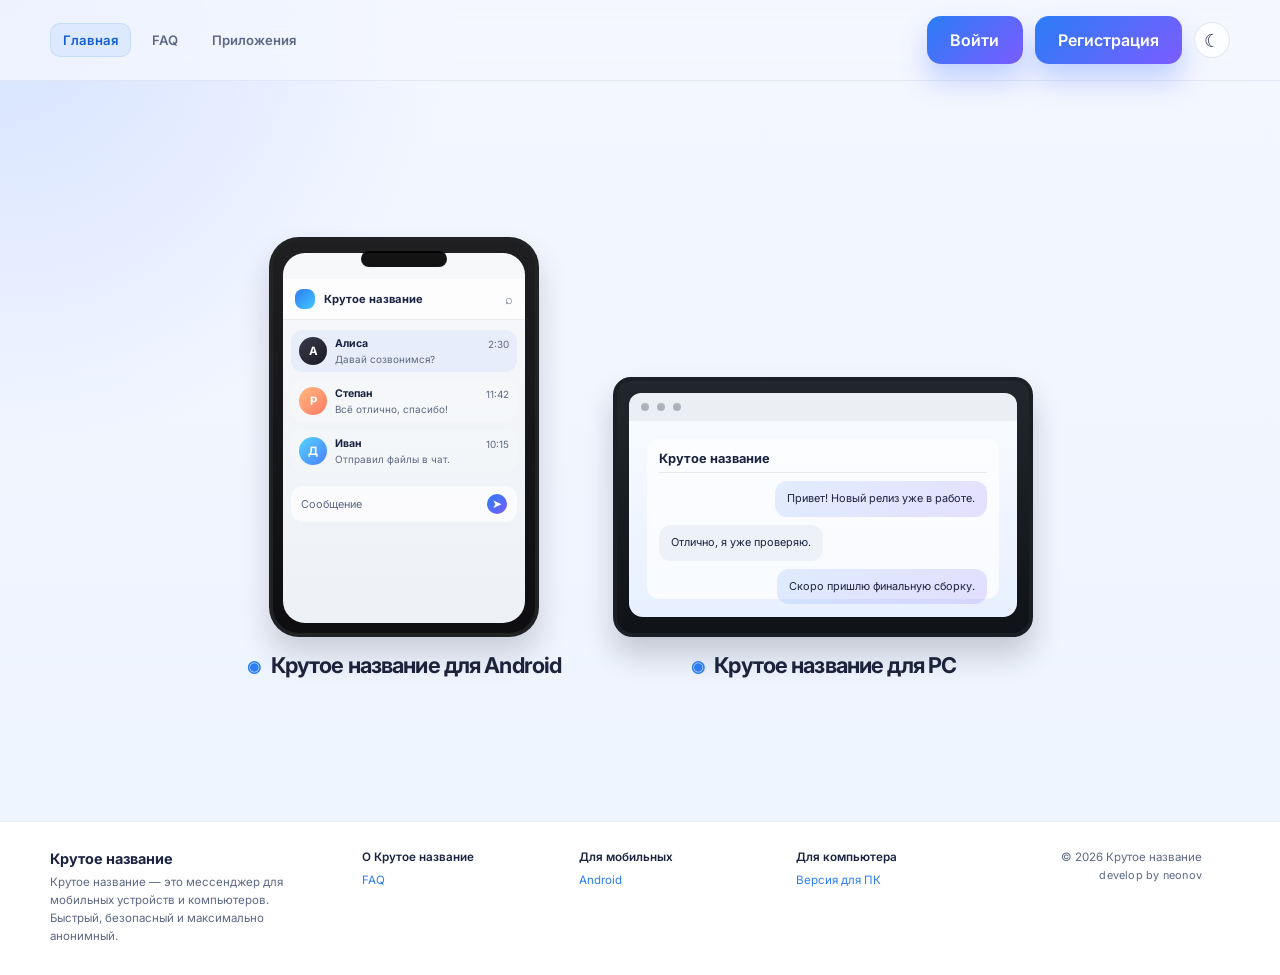
==== index.html @ 18d3c69a "Add files via upload" ====
<!DOCTYPE html>
<html lang="ru">
  <head>
    <meta charset="UTF-8" />
    <meta name="viewport" content="width=device-width, initial-scale=1.0" />
    <title>Крутое название</title>
    <meta
      name="description"
      content="Социальный мессенджер, объединяющий чаты, сообщества и безопасную коммуникацию в одном приложении."
    />
    <link rel="preconnect" href="https://fonts.googleapis.com" />
    <link rel="preconnect" href="https://fonts.gstatic.com" crossorigin />
    <link
      href="https://fonts.googleapis.com/css2?family=Inter:wght@400;500;600;700;800;900&display=swap"
      rel="stylesheet"
    />
    <link rel="stylesheet" href="css/index.css" />
  </head>
  <body>
    <div class="page-shell">
      <header class="topbar">
        <div class="container nav nav--clean">
          <div class="nav-spacer" aria-hidden="true"></div>

          <nav class="site-nav" aria-label="Основная навигация">
            <a href="index.html" aria-current="page">Главная</a>
            <a href="FAQ.html">FAQ</a>
            <a href="#applications">Приложения</a>
          </nav>
          <div class="nav-actions">
            <a class="primary-btn" href="authorization.html">Войти</a>
            <a class="primary-btn" href="registration.html">Регистрация</a>
            <button class="theme-toggle" type="button" aria-label="Включить тёмную тему" title="Включить тёмную тему">
              <span class="theme-icon" aria-hidden="true">☾</span>
            </button>
          </div>
        </div>
      </header>

      <main class="main-blank" aria-label="Главный экран платформ">
        <section class="platform-showcase" id="applications" aria-label="Кнопки загрузки для платформ">
          <div class="platform-grid">
            <a class="device-item device-link android-item" id="android" href="#" data-download-url="" aria-label="Скачать Крутое название для Android">
              <div class="phone-shell">
                <div class="phone-notch"></div>
                <div class="phone-screen">
                  <div class="screen-header">
                    <span class="avatar-mini"></span>
                    <span class="header-title">Крутое название</span>
                    <span class="header-actions">⌕</span>
                  </div>

                  <div class="chat-list">
                    <div class="chat-row active-row">
                      <div class="chat-avatar dark">А</div>
                      <div class="chat-text">
                        <div class="chat-meta"><strong>Алиса</strong><span>2:30</span></div>
                        <p>Давай созвонимся?</p>
                      </div>
                    </div>

                    <div class="chat-row">
                      <div class="chat-avatar light">Р</div>
                      <div class="chat-text">
                        <div class="chat-meta"><strong>Степан</strong><span>11:42</span></div>
                        <p>Всё отлично, спасибо!</p>
                      </div>
                    </div>

                    <div class="chat-row">
                      <div class="chat-avatar blue">Д</div>
                      <div class="chat-text">
                        <div class="chat-meta"><strong>Иван</strong><span>10:15</span></div>
                        <p>Отправил файлы в чат.</p>
                      </div>
                    </div>
                  </div>

                  <div class="composer">
                    <span>Сообщение</span>
                    <span class="send-btn">➤</span>
                  </div>
                </div>
              </div>
                <div class="platform-label">
                <span class="platform-icon">◉</span>
                <span>Крутое название для Android</span>
              </div>
            </a>

            <a class="device-item device-link pc-item" id="pc" href="#" data-download-url="" aria-label="Скачать Крутое название для компьютера">
              <div class="pc-shell">
                <div class="pc-screen">
                  <div class="pc-topbar">
                    <span class="pc-dot"></span>
                    <span class="pc-dot"></span>
                    <span class="pc-dot"></span>
                  </div>
                  <div class="pc-window">
                    <div class="pc-chat-panel">
                      <div class="pc-chat-header">Крутое название</div>
                      <div class="pc-message me">Привет! Новый релиз уже в работе.</div>
                      <div class="pc-message other">Отлично, я уже проверяю.</div>
                      <div class="pc-message me">Скоро пришлю финальную сборку.</div>
                    </div>
                  </div>
                </div>
              </div>
              <div class="platform-label">
                <span class="platform-icon">◉</span>
                <span>Крутое название для PC</span>
              </div>
            </a>
          </div>
        </section>
      </main>

      <footer class="footer" id="about">
        <div class="container footer-layout">
          <div class="footer-about">
            <strong class="footer-title">Крутое название</strong>
            <p>Крутое название — это мессенджер для мобильных устройств и компьютеров. Быстрый, безопасный и максимально анонимный.</p>
          </div>
          <nav class="footer-column" aria-label="О Крутое название">
            <h2>О Крутое название</h2>
            <a href="FAQ.html">FAQ</a>
          </nav>
          <nav class="footer-column" aria-label="Для мобильных устройств">
            <h2>Для мобильных</h2>
            <a href="#android">Android</a>
          </nav>
          <nav class="footer-column" aria-label="Для компьютера">
            <h2>Для компьютера</h2>
            <a href="#pc">Версия для ПК</a>
          </nav>

          <div class="footer-meta">
            <span class="copy">© 2026 Крутое название</span>
            <span class="developer-mark">develop by neonov</span>
          </div>
        </div>
      </footer>
    </div>

    <script src="js/index.js"></script>
  </body>
</html>
---- css/index.css ----
:root {
  --bg: #f5f8ff;
  --panel: rgba(255, 255, 255, 0.8);
  --panel-solid: #ffffff;
  --surface: #eef3ff;
  --surface-strong: #e3ebff;
  --text: #1a2340;
  --muted: #5d6884;
  --line: rgba(111, 124, 168, 0.18);
  --blue: #2a7df6;
  --blue-deep: #155ed4;
  --purple: #7c5cff;
  --violet: #8d63ff;
  --sky: #47c7ff;
  --green: #25d19f;
  --shadow: 0 30px 60px rgba(32, 60, 120, 0.14);
}

* {
  box-sizing: border-box;
  -webkit-user-select: none;
  user-select: none;
}

html {
  scroll-behavior: smooth;
}

body {
  margin: 0;
  font-family: "Inter", sans-serif;
  background:
    radial-gradient(circle at top left, rgba(120, 163, 255, 0.25), transparent 28%),
    linear-gradient(180deg, #f4f7ff 0%, #edf4ff 100%);
  color: var(--text);
}

img {
  max-width: 100%;
  display: block;
}

button,
a {
  font: inherit;
}

button {
  border: none;
  cursor: pointer;
}

.container {
  width: min(1180px, calc(100% - 40px));
  margin: 0 auto;
}

.page-shell {
  min-height: 100vh;
}

.main-blank {
  min-height: calc(100vh - 160px);
  display: flex;
  align-items: center;
  justify-content: center;
  padding: 32px 20px 20px;
}

.platform-showcase {
  width: 100%;
  display: flex;
  justify-content: center;
  align-items: center;
}

.platform-grid {
  display: flex;
  justify-content: center;
  align-items: flex-end;
  gap: 52px;
  flex-wrap: wrap;
}

.device-item {
  display: flex;
  flex-direction: column;
  align-items: center;
  gap: 18px;
  animation: floatDevice 5s ease-in-out infinite;
}

.device-link {
  color: inherit;
  text-decoration: none;
  cursor: pointer;
}

.device-link:focus-visible {
  outline: 3px solid var(--blue);
  outline-offset: 8px;
  border-radius: 14px;
}

.device-item:nth-child(2) {
  animation-delay: 0.6s;
}

@keyframes floatDevice {
  0%,
  100% {
    transform: translateY(0px);
  }
  50% {
    transform: translateY(-6px);
  }
}

.phone-shell {
  position: relative;
  width: 270px;
  height: 400px;
  padding: 12px 10px 10px;
  border-radius: 30px;
  background: linear-gradient(180deg, #1f1f22 0%, #0e0e11 100%);
  border: 4px solid rgba(35, 36, 38, 0.9);
  box-shadow: 0 18px 30px rgba(34, 35, 39, 0.18);
  transition: transform 0.25s ease, box-shadow 0.25s ease, border-color 0.25s ease;
}

.phone-notch {
  position: absolute;
  top: 10px;
  left: 50%;
  transform: translateX(-50%);
  width: 86px;
  height: 16px;
  border-radius: 12px;
  background: rgba(0, 0, 0, 0.92);
}

.phone-screen {
  width: 100%;
  height: 100%;
  border-radius: 22px;
  background: linear-gradient(180deg, #f7f8fa 0%, #edf1f6 100%);
  overflow: hidden;
  padding-top: 26px;
}

.screen-header {
  display: flex;
  align-items: center;
  gap: 9px;
  padding: 10px 12px;
  background: rgba(255, 255, 255, 0.82);
  border-bottom: 1px solid rgba(123, 132, 152, 0.15);
  font-size: 0.7rem;
  color: var(--text);
}

.avatar-mini {
  width: 20px;
  height: 20px;
  border-radius: 8px;
  background: linear-gradient(135deg, var(--blue), var(--sky));
}

.header-title {
  flex: 1;
  font-weight: 700;
}

.header-actions {
  font-size: 0.8rem;
  color: var(--muted);
}

.chat-list {
  display: flex;
  flex-direction: column;
  gap: 8px;
  padding: 10px 8px 0;
}

.chat-row {
  display: flex;
  align-items: center;
  gap: 8px;
  padding: 7px 8px;
  border-radius: 12px;
  background: rgba(255, 255, 255, 0.15);
}

.active-row {
  background: rgba(78, 132, 255, 0.08);
}

.chat-avatar {
  width: 28px;
  height: 28px;
  border-radius: 50%;
  display: grid;
  place-items: center;
  color: white;
  font-size: 0.72rem;
  font-weight: 700;
}

.chat-avatar.dark {
  background: linear-gradient(135deg, #3d3a4c, #171a25);
}

.chat-avatar.light {
  background: linear-gradient(135deg, #ffb87d, #ff7a66);
}

.chat-avatar.blue {
  background: linear-gradient(135deg, #54d4ff, #4a7fff);
}

.chat-text {
  flex: 1;
  min-width: 0;
}

.chat-meta {
  display: flex;
  justify-content: space-between;
  align-items: center;
  gap: 8px;
  margin-bottom: 3px;
}

.chat-meta strong {
  font-size: 0.66rem;
  color: var(--text);
}

.chat-meta span,
.chat-text p {
  font-size: 0.62rem;
  color: var(--muted);
}

.chat-text p {
  margin: 0;
  white-space: nowrap;
  overflow: hidden;
  text-overflow: ellipsis;
}

.composer {
  margin: 14px 8px 8px;
  padding: 8px 10px;
  border-radius: 12px;
  background: rgba(255, 255, 255, 0.72);
  color: var(--muted);
  display: flex;
  justify-content: space-between;
  align-items: center;
  font-size: 0.68rem;
}

.send-btn {
  width: 20px;
  height: 20px;
  border-radius: 50%;
  display: grid;
  place-items: center;
  background: linear-gradient(135deg, var(--blue), var(--purple));
  color: white;
  font-size: 0.72rem;
}

.pc-shell {
  position: relative;
  width: 420px;
  height: 260px;
  padding: 12px 12px 16px;
  border-radius: 18px 18px 20px 20px;
  background: linear-gradient(180deg, #22272d 0%, #0f1317 100%);
  border: 4px solid #1a1f26;
  box-shadow: 0 18px 30px rgba(20, 26, 34, 0.2);
  display: flex;
  align-items: center;
  justify-content: center;
  transition: transform 0.25s ease, box-shadow 0.25s ease, border-color 0.25s ease;
}

.pc-screen {
  width: 100%;
  height: 100%;
  background: linear-gradient(180deg, #f8fbff 0%, #ecf4ff 100%);
  border-radius: 12px 12px 14px 14px;
  overflow: hidden;
  display: flex;
  flex-direction: column;
}

.pc-topbar {
  display: flex;
  align-items: center;
  gap: 8px;
  height: 28px;
  padding: 0 12px;
  background: rgba(20, 22, 27, 0.05);
}

.pc-dot {
  width: 8px;
  height: 8px;
  border-radius: 50%;
  background: rgba(32, 40, 60, 0.3);
}

.pc-window {
  padding: 18px 18px;
  height: calc(100% - 28px);
  background: linear-gradient(180deg, rgba(255, 255, 255, 0.12), rgba(107, 137, 255, 0.04));
}

.pc-chat-panel {
  height: 100%;
  border-radius: 12px;
  background: rgba(255, 255, 255, 0.7);
  padding: 12px 12px 14px;
  display: flex;
  flex-direction: column;
  gap: 8px;
}

.pc-chat-header {
  font-weight: 700;
  color: var(--text);
  padding-bottom: 6px;
  border-bottom: 1px solid rgba(99, 112, 154, 0.14);
  font-size: 0.8rem;
}

.pc-message {
  max-width: 76%;
  padding: 10px 12px;
  border-radius: 12px;
  font-size: 0.68rem;
  line-height: 1.45;
}

.pc-message.me {
  align-self: flex-end;
  background: linear-gradient(135deg, rgba(42, 125, 246, 0.12), rgba(124, 92, 255, 0.18));
  color: var(--text);
}

.pc-message.other {
  align-self: flex-start;
  background: rgba(145, 160, 192, 0.12);
  color: var(--text);
}

.platform-label {
  display: inline-flex;
  align-items: center;
  justify-content: center;
  gap: 10px;
  font-size: clamp(1.05rem, 1.7vw, 1.9rem);
  font-weight: 700;
  color: #1c253d;
  letter-spacing: -0.04em;
  line-height: 1;
  transition: color 0.25s ease, transform 0.25s ease;
}

.platform-icon {
  width: 14px;
  height: 14px;
  display: inline-grid;
  place-items: center;
  color: var(--blue);
  font-size: 1rem;
  transform: translateY(-1px);
  flex-shrink: 0;
  transition: color 0.25s ease, transform 0.25s ease;
}

.device-item:hover .phone-shell,
.device-item:hover .pc-shell {
  transform: translateY(-4px);
  border-color: rgba(42, 125, 246, 0.72);
  box-shadow: 0 24px 42px rgba(42, 125, 246, 0.22);
}

.device-item:hover .platform-label {
  color: var(--blue-deep);
  transform: translateY(-2px);
}

.device-item:hover .platform-icon {
  color: var(--purple);
  transform: translateY(-1px) scale(1.15);
}

.topbar {
  position: sticky;
  top: 0;
  z-index: 10;
  backdrop-filter: blur(18px);
  background: rgba(245, 248, 255, 0.76);
  border-bottom: 1px solid rgba(116, 133, 181, 0.12);
}

.nav {
  display: flex;
  align-items: center;
  justify-content: space-between;
  min-height: 80px;
}

.nav--clean {
  justify-content: space-between;
}

.nav-spacer {
  display: none;
}

.site-nav {
  display: flex;
  align-items: center;
  gap: 8px;
}

.site-nav a {
  padding: 8px 12px;
  border: 1px solid transparent;
  border-radius: 10px;
  color: var(--muted);
  font-size: 0.82rem;
  font-weight: 600;
  text-decoration: none;
  transition: color 0.2s ease, background 0.2s ease, border-color 0.2s ease;
}

.site-nav a:hover,
.site-nav a:focus-visible {
  color: var(--blue-deep);
  background: rgba(42, 125, 246, 0.07);
}

.site-nav a[aria-current="page"] {
  color: var(--blue-deep);
  background: rgba(42, 125, 246, 0.09);
  border-color: rgba(42, 125, 246, 0.12);
}

.brand {
  display: inline-flex;
  align-items: center;
  gap: 10px;
  color: var(--text);
  text-decoration: none;
  font-weight: 700;
}

.brand-mark {
  width: 38px;
  height: 38px;
  border-radius: 12px;
  display: grid;
  place-items: center;
  background: linear-gradient(135deg, var(--blue) 0%, var(--purple) 100%);
  color: white;
  box-shadow: 0 12px 24px rgba(98, 122, 255, 0.34);
}

.brand-text {
  letter-spacing: 0.04em;
}

.menu {
  display: flex;
  align-items: center;
  gap: 28px;
}

.menu a {
  color: var(--muted);
  text-decoration: none;
  font-size: 0.96rem;
  transition: color 0.2s ease;
}

.menu a:hover,
.menu a:focus-visible {
  color: var(--text);
}

.nav-actions {
  display: flex;
  align-items: center;
  gap: 12px;
}

.theme-toggle {
  display: grid;
  place-items: center;
  width: 36px;
  height: 36px;
  padding: 0;
  border: 1px solid var(--line);
  border-radius: 50%;
  background: var(--panel);
  color: var(--text);
  font-size: 1.15rem;
  line-height: 1;
  transition: transform 0.2s ease, background 0.2s ease, border-color 0.2s ease;
}

.theme-toggle:hover {
  transform: rotate(-12deg);
  background: var(--surface);
}

.primary-btn,
.secondary-btn,
.ghost-btn {
  display: inline-flex;
  align-items: center;
  justify-content: center;
  border-radius: 14px;
  padding: 0.9rem 1.45rem;
  font-weight: 600;
  transition: transform 0.2s ease, box-shadow 0.2s ease, background 0.2s ease;
  text-decoration: none;
}

.primary-btn {
  background: linear-gradient(135deg, var(--blue) 0%, var(--purple) 100%);
  color: white;
  box-shadow: 0 16px 28px rgba(68, 112, 255, 0.3);
}

.primary-btn:hover,
.secondary-btn:hover,
.ghost-btn:hover {
  transform: translateY(-1px);
}

.secondary-btn {
  background: rgba(255, 255, 255, 0.7);
  color: var(--text);
  border: 1px solid var(--line);
}

.ghost-btn {
  background: transparent;
  color: var(--text);
  border: 1px solid var(--line);
}

.hero {
  padding: 72px 0 30px;
}

.hero-layout {
  display: grid;
  grid-template-columns: 1.1fr 0.9fr;
  align-items: center;
  gap: 40px;
}

.eyebrow {
  display: inline-flex;
  align-items: center;
  gap: 8px;
  padding: 0.58rem 0.9rem;
  border-radius: 999px;
  background: rgba(128, 146, 255, 0.12);
  color: var(--blue-deep);
  font-size: 0.78rem;
  font-weight: 700;
  letter-spacing: 0.04em;
  text-transform: uppercase;
}

.hero-copy h1 {
  font-size: clamp(2.8rem, 3.3vw, 5rem);
  line-height: 1.02;
  letter-spacing: -0.06em;
  margin: 18px 0 18px;
}

.hero-copy p {
  max-width: 620px;
  font-size: 1.1rem;
  line-height: 1.7;
  color: var(--muted);
  margin: 0 0 28px;
}

.hero-actions {
  display: flex;
  flex-wrap: wrap;
  gap: 14px;
}

.large {
  min-width: 190px;
}

.social-proof {
  display: flex;
  flex-wrap: wrap;
  gap: 22px;
  margin-top: 30px;
}

.social-proof div {
  display: flex;
  flex-direction: column;
  gap: 5px;
  min-width: 140px;
}

.social-proof strong {
  font-size: 1.5rem;
}

.social-proof span {
  color: var(--muted);
  font-size: 0.9rem;
}

.hero-visual {
  display: flex;
  justify-content: center;
  align-items: center;
}

.phone-frame {
  position: relative;
  width: min(420px, 90vw);
  padding: 18px 18px 24px;
  border-radius: 36px;
  background: linear-gradient(180deg, rgba(246, 248, 255, 0.94), rgba(233, 239, 255, 0.95));
  border: 1px solid rgba(144, 160, 221, 0.28);
  box-shadow: var(--shadow);
}

.phone-header {
  display: flex;
  align-items: center;
  justify-content: space-between;
  padding: 8px 10px 18px;
  color: var(--text);
  font-weight: 600;
  font-size: 0.85rem;
}

.status-dot {
  width: 9px;
  height: 9px;
  border-radius: 50%;
  background: #35d07f;
  box-shadow: 0 0 0 6px rgba(53, 208, 127, 0.14);
}

.status-icons {
  display: flex;
  align-items: center;
  gap: 5px;
}

.status-icons span {
  display: block;
  width: 7px;
  height: 7px;
  border-radius: 999px;
  background: rgba(64, 80, 117, 0.75);
}

.chat-panel {
  display: flex;
  flex-direction: column;
  gap: 12px;
  background: rgba(255, 255, 255, 0.42);
  border: 1px solid rgba(148, 167, 215, 0.18);
  border-radius: 20px;
  padding: 12px;
}

.chat-item {
  display: flex;
  align-items: center;
  gap: 12px;
  padding: 10px 12px;
  border-radius: 16px;
  background: rgba(255, 255, 255, 0.46);
}

.chat-item.active {
  background: linear-gradient(90deg, rgba(42, 125, 246, 0.12), rgba(124, 92, 255, 0.12));
}

.avatar {
  display: grid;
  place-items: center;
  width: 42px;
  height: 42px;
  border-radius: 14px;
  color: white;
  font-weight: 700;
  font-size: 1rem;
}

.avatar.vk,
.avatar.blue {
  background: linear-gradient(135deg, #2a7df6, #5ab0ff);
}

.avatar.tg,
.avatar.sky {
  background: linear-gradient(135deg, #4ccff2, #59d9ff);
}

.avatar.group,
.avatar.purple {
  background: linear-gradient(135deg, #7c5cff, #9d74ff);
}

.chat-meta {
  flex: 1;
  min-width: 0;
}

.chat-topline {
  display: flex;
  justify-content: space-between;
  align-items: baseline;
  gap: 12px;
  margin-bottom: 4px;
}

.chat-topline strong {
  font-size: 0.95rem;
}

.chat-topline span,
.chat-meta p,
.feed-header span {
  color: var(--muted);
  font-size: 0.72rem;
}

.chat-meta p {
  margin: 0;
  white-space: nowrap;
  overflow: hidden;
  text-overflow: ellipsis;
}

.mini-card {
  margin-top: 18px;
  background: linear-gradient(135deg, rgba(42, 125, 246, 0.1), rgba(124, 92, 255, 0.08));
  border: 1px solid rgba(85, 116, 201, 0.18);
  border-radius: 20px;
  padding: 14px 16px;
}

.mini-header {
  display: flex;
  justify-content: space-between;
  align-items: center;
  font-weight: 700;
  margin-bottom: 10px;
}

.pill {
  padding: 0.35rem 0.5rem;
  border-radius: 999px;
  background: rgba(37, 209, 159, 0.12);
  color: #0f9d74;
  font-size: 0.68rem;
}

.mini-bar {
  display: flex;
  gap: 10px;
}

.bar {
  display: block;
  height: 10px;
  border-radius: 999px;
  flex: 1;
}

.bar.blue {
  background: linear-gradient(90deg, var(--blue), #7ca8ff);
}

.bar.purple {
  background: linear-gradient(90deg, var(--purple), #a07cff);
}

.bar.sky {
  background: linear-gradient(90deg, var(--sky), #a5ebff);
}

.stats-strip {
  padding: 18px 0 0;
}

.stats-grid {
  display: grid;
  grid-template-columns: repeat(4, minmax(0, 1fr));
  gap: 18px;
  margin-top: 10px;
}

.stats-grid article {
  background: rgba(255, 255, 255, 0.55);
  border: 1px solid rgba(120, 140, 200, 0.12);
  border-radius: 22px;
  padding: 1.4rem 1.2rem;
  display: flex;
  flex-direction: column;
  align-items: center;
  gap: 6px;
  text-align: center;
}

.stats-grid strong {
  font-size: 1.8rem;
}

.stats-grid span {
  color: var(--muted);
  font-size: 0.9rem;
}

.features,
.showcase,
.security {
  padding-top: 116px;
}

.section-heading {
  margin-bottom: 28px;
}

.section-heading h2 {
  margin: 16px 0 0;
  font-size: clamp(2.1rem, 2.5vw, 3.2rem);
  line-height: 1.1;
  letter-spacing: -0.05em;
  max-width: 680px;
}

.narrow h2 {
  max-width: 760px;
}

.feature-grid {
  display: grid;
  grid-template-columns: repeat(3, minmax(0, 1fr));
  gap: 24px;
}

.feature-card {
  padding: 28px 22px 22px;
  border-radius: 28px;
  border: 1px solid var(--line);
  background: rgba(255, 255, 255, 0.62);
  box-shadow: 0 18px 32px rgba(61, 82, 145, 0.08);
}

.feature-card--blue {
  background: linear-gradient(180deg, rgba(42, 125, 246, 0.08), rgba(255, 255, 255, 0.82));
}

.feature-card--purple {
  background: linear-gradient(180deg, rgba(124, 92, 255, 0.08), rgba(255, 255, 255, 0.82));
}

.feature-card--sky {
  background: linear-gradient(180deg, rgba(71, 199, 255, 0.08), rgba(255, 255, 255, 0.82));
}

.feature-icon {
  width: 58px;
  height: 58px;
  display: grid;
  place-items: center;
  border-radius: 18px;
  margin-bottom: 18px;
  background: rgba(255, 255, 255, 0.66);
  font-size: 1.7rem;
}

.feature-card h3 {
  margin: 0 0 12px;
  font-size: 1.45rem;
}

.feature-card p {
  margin: 0;
  color: var(--muted);
  line-height: 1.7;
}

.showcase-layout {
  display: grid;
  grid-template-columns: 1fr 1fr;
  gap: 28px;
  align-items: center;
}

.check-list {
  list-style: none;
  margin: 28px 0 0;
  padding: 0;
  display: grid;
  gap: 18px;
}

.check-list li {
  position: relative;
  padding-left: 34px;
  color: var(--text);
  font-size: 1.05rem;
  line-height: 1.6;
}

.check-list li::before {
  content: "✓";
  position: absolute;
  left: 0;
  top: 0;
  display: grid;
  place-items: center;
  width: 22px;
  height: 22px;
  border-radius: 50%;
  background: rgba(37, 209, 159, 0.1);
  color: #087f63;
  font-weight: 800;
}

.showcase-panel {
  display: flex;
  justify-content: center;
}

.feed-card {
  width: min(500px, 100%);
  padding: 20px;
  border-radius: 28px;
  background: rgba(255, 255, 255, 0.7);
  border: 1px solid rgba(136, 157, 219, 0.2);
  box-shadow: var(--shadow);
}

.feed-header {
  display: flex;
  align-items: center;
  gap: 12px;
  margin-bottom: 12px;
}

.feed-header strong,
.feed-header span {
  display: block;
}

.feed-header strong {
  margin-bottom: 4px;
}

.feed-card p {
  color: var(--muted);
  line-height: 1.7;
  margin: 0 0 18px;
}

.post-image {
  height: 220px;
  border-radius: 24px;
  background:
    radial-gradient(circle at top left, rgba(255, 255, 255, 0.7), rgba(255, 255, 255, 0)),
    linear-gradient(135deg, rgba(68, 112, 255, 0.75), rgba(154, 117, 255, 0.86));
  position: relative;
  overflow: hidden;
}

.post-glow {
  position: absolute;
  inset: 18% 22% auto auto;
  width: 180px;
  height: 180px;
  border-radius: 50%;
  background: rgba(255, 255, 255, 0.25);
  box-shadow: 0 0 0 28px rgba(255, 255, 255, 0.08);
}

.post-actions {
  display: flex;
  gap: 18px;
  padding-top: 16px;
  color: var(--muted);
  font-size: 0.9rem;
}

.security-grid {
  display: grid;
  grid-template-columns: repeat(3, minmax(0, 1fr));
  gap: 24px;
}

.security-card {
  padding: 30px 22px 24px;
  border-radius: 26px;
  background: rgba(255, 255, 255, 0.64);
  border: 1px solid rgba(136, 157, 219, 0.2);
}

.security-number {
  margin-bottom: 18px;
  font-weight: 800;
  color: var(--blue);
  letter-spacing: 0.08em;
}

.security-card h3 {
  margin: 0 0 12px;
  font-size: 1.4rem;
}

.security-card p {
  margin: 0;
  color: var(--muted);
  line-height: 1.7;
}

.cta-section {
  padding: 120px 0 80px;
}

.cta-box {
  display: flex;
  justify-content: space-between;
  align-items: center;
  gap: 20px;
  padding: 2rem 2.2rem;
  border-radius: 32px;
  background: linear-gradient(135deg, rgba(42, 125, 246, 0.12), rgba(124, 92, 255, 0.12));
  border: 1px solid rgba(124, 92, 255, 0.15);
}

.cta-box h2 {
  margin: 12px 0 0;
  font-size: clamp(2rem, 2.5vw, 3rem);
  line-height: 1.08;
  letter-spacing: -0.05em;
}

.footer {
  padding: 28px 0 30px;
  background: #ffffff;
  border-top: 1px solid rgba(123, 141, 180, 0.14);
}

.footer-layout {
  display: grid;
  grid-template-columns: minmax(190px, 1.5fr) repeat(4, minmax(110px, 1fr)) auto;
  align-items: start;
  gap: 28px;
}

.footer-about {
  max-width: 250px;
}

.footer-title {
  display: block;
  margin-bottom: 7px;
  color: var(--text);
  font-size: 0.9rem;
}

.footer-about p {
  margin: 0;
  color: var(--muted);
  font-size: 0.72rem;
  line-height: 1.55;
}

.footer-column {
  display: flex;
  flex-direction: column;
  align-items: flex-start;
  gap: 7px;
}

.footer-column h2 {
  margin: 0 0 2px;
  color: var(--text);
  font-size: 0.73rem;
  font-weight: 600;
}

.footer-column a {
  color: var(--blue);
  font-size: 0.72rem;
  line-height: 1.35;
  text-decoration: none;
  transition: color 0.2s ease;
}

.footer-column a:hover,
.footer-column a:focus-visible {
  color: var(--blue-deep);
  text-decoration: underline;
}

.footer-meta {
  display: flex;
  flex-direction: column;
  align-items: flex-end;
  gap: 4px;
  white-space: nowrap;
}

.copy,
.developer-mark {
  color: var(--muted);
  text-decoration: none;
  white-space: nowrap;
}

.copy {
  font-size: 0.72rem;
}

.developer-mark {
  font-size: 0.68rem;
  letter-spacing: 0.02em;
}

html[data-theme="dark"] {
  --text: #edf2ff;
  --muted: #a6b2ca;
  --line: rgba(172, 189, 225, 0.2);
  --panel: rgba(31, 42, 64, 0.88);
  --panel-solid: #1f2a40;
  --surface: #263550;
  --surface-strong: #314263;
  --blue-deep: #74aaff;
  --shadow: 0 30px 60px rgba(0, 0, 0, 0.38);
}

html[data-theme="dark"] body {
  background:
    radial-gradient(circle at top left, rgba(58, 89, 157, 0.25), transparent 28%),
    linear-gradient(180deg, #111827 0%, #182338 100%);
}

html[data-theme="dark"] .topbar {
  background: rgba(17, 24, 39, 0.82);
  border-bottom-color: rgba(172, 189, 225, 0.12);
}

html[data-theme="dark"] .footer {
  background: #111827;
  border-top-color: rgba(172, 189, 225, 0.14);
}

html[data-theme="dark"] .feature-card,
html[data-theme="dark"] .security-card,
html[data-theme="dark"] .feed-card,
html[data-theme="dark"] .stats-grid article {
  background-color: rgba(31, 42, 64, 0.88);
  border-color: var(--line);
}

html[data-theme="dark"] .feature-card--blue,
html[data-theme="dark"] .feature-card--purple,
html[data-theme="dark"] .feature-card--sky {
  background: linear-gradient(180deg, rgba(50, 73, 116, 0.48), rgba(31, 42, 64, 0.9));
}

html[data-theme="dark"] .phone-shell,
html[data-theme="dark"] .pc-shell {
  --text: #1a2340;
  --muted: #5d6884;
  --blue-deep: #155ed4;
}

html[data-theme="dark"] .platform-label {
  color: #edf2ff;
}

html[data-theme="dark"] .footer-title,
html[data-theme="dark"] .footer-column h2,
html[data-theme="dark"] .check-list li,
html[data-theme="dark"] .security-number {
  color: var(--text);
}

html[data-theme="dark"] .footer-column a {
  color: #7dbaff;
}

@media (max-width: 980px) {
  .hero-layout,
  .showcase-layout,
  .feature-grid,
  .security-grid,
  .stats-grid {
    grid-template-columns: 1fr 1fr;
  }

  .hero-layout,
  .showcase-layout {
    display: grid;
  }

  .menu {
    display: none;
  }

  .cta-box {
    flex-direction: column;
    align-items: flex-start;
  }

  .footer-layout {
    grid-template-columns: repeat(3, minmax(0, 1fr));
    gap: 24px;
  }

  .footer-about {
    grid-column: span 2;
  }

  .footer-meta {
    align-items: flex-start;
  }
}

@media (max-width: 720px) {
  .hero-layout,
  .feature-grid,
  .security-grid,
  .stats-grid,
  .showcase-layout {
    grid-template-columns: 1fr;
  }

  .nav {
    gap: 12px;
    justify-content: space-between;
  }

  .site-nav {
    gap: 2px;
  }

  .site-nav a {
    padding: 8px 9px;
    font-size: 0.76rem;
  }

  .hero {
    padding-top: 42px;
  }

  .hero-copy h1 {
    letter-spacing: -0.05em;
  }

  .social-proof {
    gap: 12px 20px;
  }

  .feature-grid,
  .security-grid {
    display: grid;
  }

  .cta-box {
    padding: 1.5rem 1.2rem;
  }

  .footer-layout {
    grid-template-columns: 1fr;
    gap: 14px;
  }

  .footer-about {
    grid-column: auto;
  }

  .footer-meta {
    align-items: flex-start;
  }
}
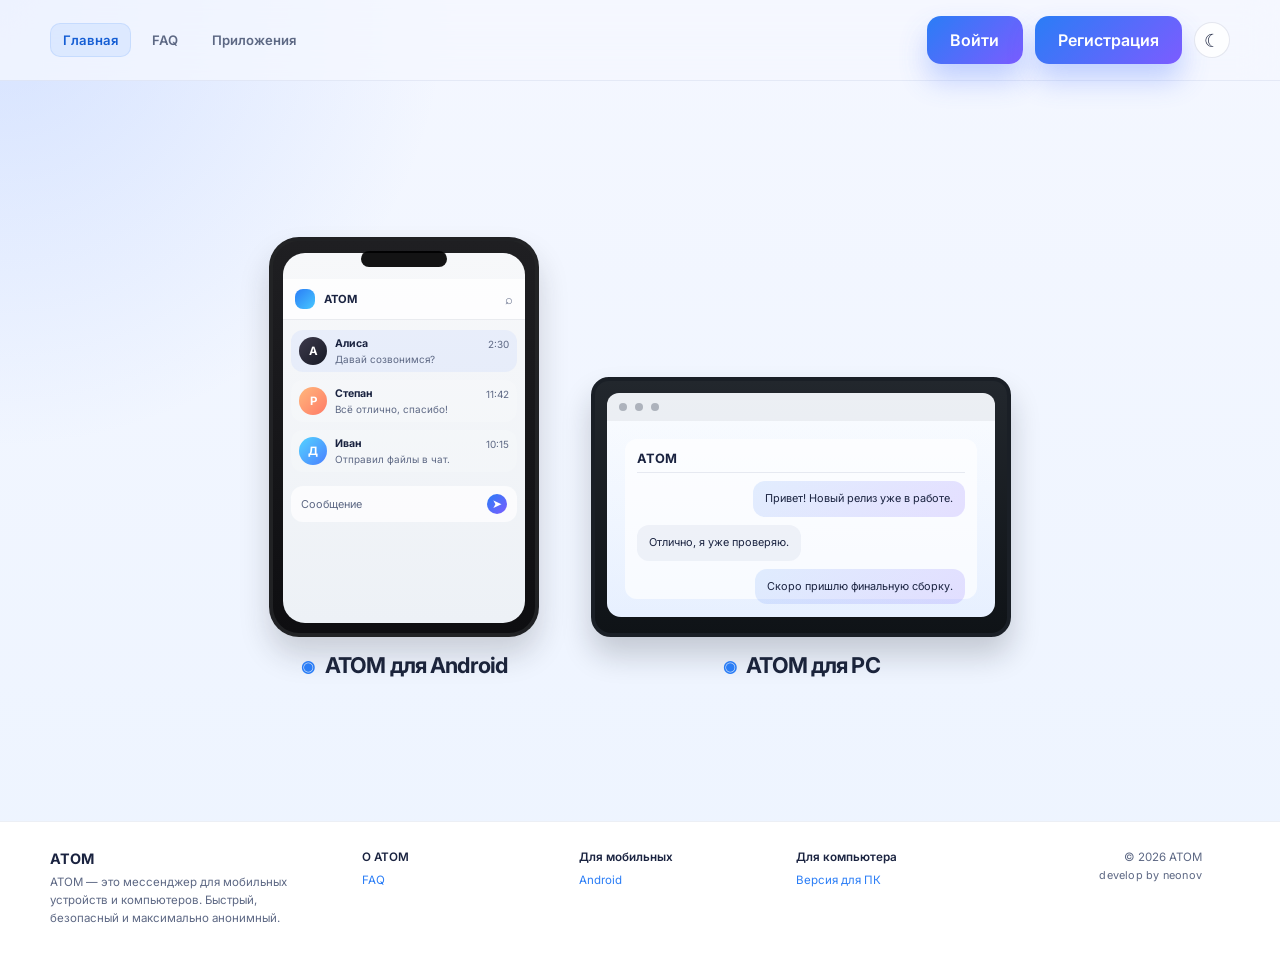
==== commit 09fd303b: "Add files via upload" ====
--- a/index.html
+++ b/index.html
@@ -3,11 +3,7 @@
   <head>
     <meta charset="UTF-8" />
     <meta name="viewport" content="width=device-width, initial-scale=1.0" />
-    <title>Крутое название</title>
-    <meta
-      name="description"
-      content="Социальный мессенджер, объединяющий чаты, сообщества и безопасную коммуникацию в одном приложении."
-    />
+    <title>ATOM</title>
     <link rel="preconnect" href="https://fonts.googleapis.com" />
     <link rel="preconnect" href="https://fonts.gstatic.com" crossorigin />
     <link
@@ -40,13 +36,13 @@
       <main class="main-blank" aria-label="Главный экран платформ">
         <section class="platform-showcase" id="applications" aria-label="Кнопки загрузки для платформ">
           <div class="platform-grid">
-            <a class="device-item device-link android-item" id="android" href="#" data-download-url="" aria-label="Скачать Крутое название для Android">
+            <a class="device-item device-link android-item" id="android" href="#" data-download-url="" aria-label="Скачать ATOM для Android">
               <div class="phone-shell">
                 <div class="phone-notch"></div>
                 <div class="phone-screen">
                   <div class="screen-header">
                     <span class="avatar-mini"></span>
-                    <span class="header-title">Крутое название</span>
+                    <span class="header-title">ATOM</span>
                     <span class="header-actions">⌕</span>
                   </div>
 
@@ -84,11 +80,11 @@
               </div>
                 <div class="platform-label">
                 <span class="platform-icon">◉</span>
-                <span>Крутое название для Android</span>
+                <span>ATOM для Android</span>
               </div>
             </a>
 
-            <a class="device-item device-link pc-item" id="pc" href="#" data-download-url="" aria-label="Скачать Крутое название для компьютера">
+            <a class="device-item device-link pc-item" id="pc" href="#" data-download-url="" aria-label="Скачать ATOM для компьютера">
               <div class="pc-shell">
                 <div class="pc-screen">
                   <div class="pc-topbar">
@@ -98,7 +94,7 @@
                   </div>
                   <div class="pc-window">
                     <div class="pc-chat-panel">
-                      <div class="pc-chat-header">Крутое название</div>
+                      <div class="pc-chat-header">ATOM</div>
                       <div class="pc-message me">Привет! Новый релиз уже в работе.</div>
                       <div class="pc-message other">Отлично, я уже проверяю.</div>
                       <div class="pc-message me">Скоро пришлю финальную сборку.</div>
@@ -108,7 +104,7 @@
               </div>
               <div class="platform-label">
                 <span class="platform-icon">◉</span>
-                <span>Крутое название для PC</span>
+                <span>ATOM для PC</span>
               </div>
             </a>
           </div>
@@ -118,11 +114,11 @@
       <footer class="footer" id="about">
         <div class="container footer-layout">
           <div class="footer-about">
-            <strong class="footer-title">Крутое название</strong>
-            <p>Крутое название — это мессенджер для мобильных устройств и компьютеров. Быстрый, безопасный и максимально анонимный.</p>
+            <strong class="footer-title">ATOM</strong>
+            <p>ATOM — это мессенджер для мобильных устройств и компьютеров. Быстрый, безопасный и максимально анонимный.</p>
           </div>
-          <nav class="footer-column" aria-label="О Крутое название">
-            <h2>О Крутое название</h2>
+          <nav class="footer-column" aria-label="О ATOM">
+            <h2>О ATOM</h2>
             <a href="FAQ.html">FAQ</a>
           </nav>
           <nav class="footer-column" aria-label="Для мобильных устройств">
@@ -135,7 +131,7 @@
           </nav>
 
           <div class="footer-meta">
-            <span class="copy">© 2026 Крутое название</span>
+            <span class="copy">© 2026 ATOM</span>
             <span class="developer-mark">develop by neonov</span>
           </div>
         </div>
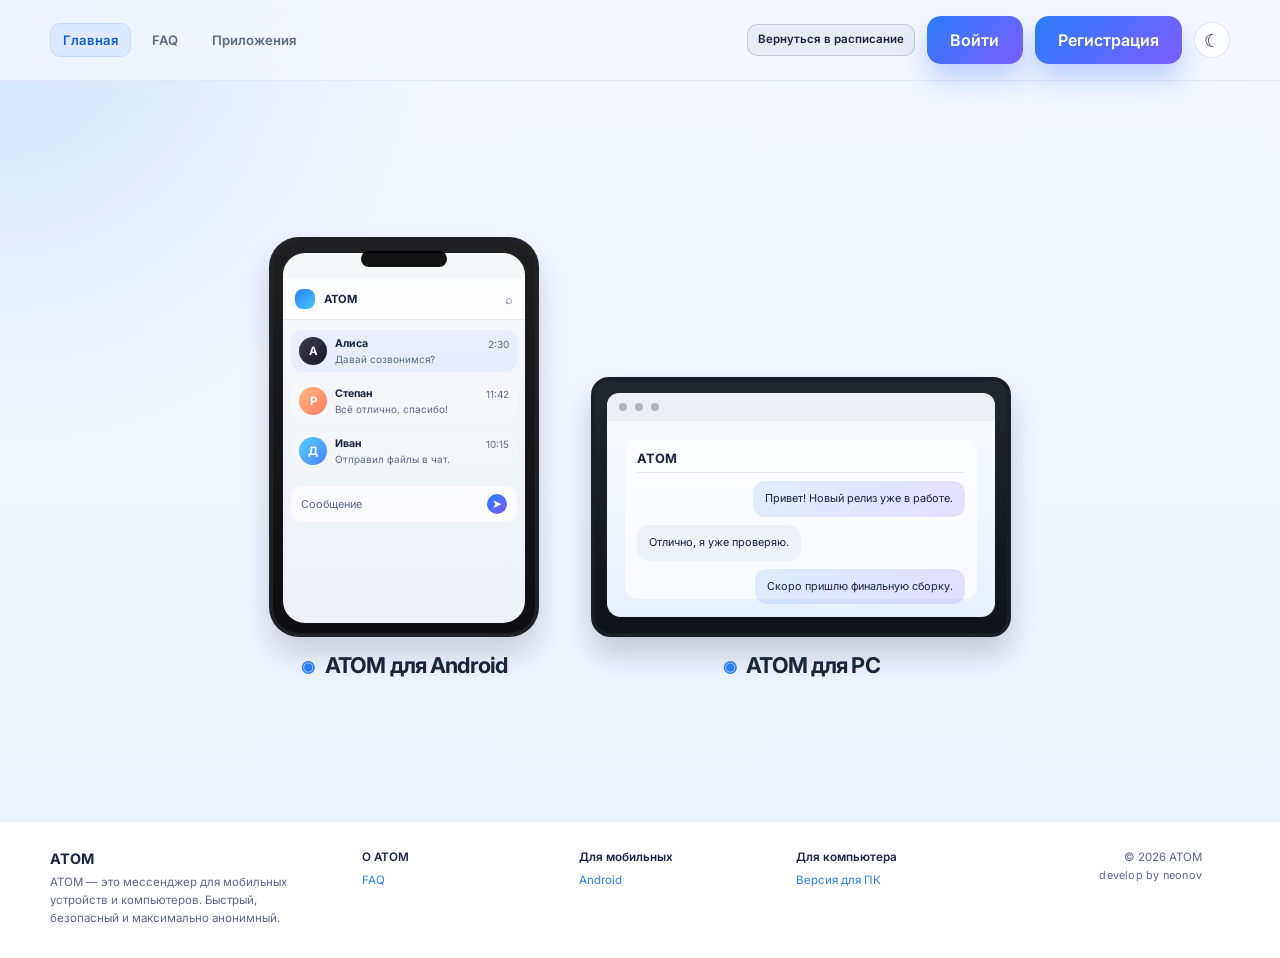
==== commit 4b687a9f: "Add files via upload" ====
--- a/index.html
+++ b/index.html
@@ -11,6 +11,7 @@
       rel="stylesheet"
     />
     <link rel="stylesheet" href="css/index.css" />
+    <link rel="stylesheet" href="css/schedule-return.css" />
   </head>
   <body>
     <div class="page-shell">
@@ -24,6 +25,7 @@
             <a href="#applications">Приложения</a>
           </nav>
           <div class="nav-actions">
+            <a class="schedule-return" href="https://14030126.vercel.app/">Вернуться в расписание</a>
             <a class="primary-btn" href="authorization.html">Войти</a>
             <a class="primary-btn" href="registration.html">Регистрация</a>
             <button class="theme-toggle" type="button" aria-label="Включить тёмную тему" title="Включить тёмную тему">
--- a/css/index.css
+++ b/css/index.css
@@ -411,6 +411,7 @@
 
 .nav {
   display: flex;
+  flex-wrap: wrap;
   align-items: center;
   justify-content: space-between;
   min-height: 80px;
@@ -1262,6 +1263,14 @@
     justify-content: space-between;
   }
 
+  .nav-actions {
+    margin-left: auto;
+    max-width: 100%;
+    flex-wrap: wrap;
+    justify-content: flex-end;
+    gap: 8px;
+  }
+
   .site-nav {
     gap: 2px;
   }
--- a/css/schedule-return.css
+++ b/css/schedule-return.css
@@ -0,0 +1,32 @@
+.schedule-return {
+  display: inline-flex;
+  min-height: 32px;
+  align-items: center;
+  justify-content: center;
+  padding: 6px 10px;
+  border: 1px solid color-mix(in srgb, var(--schedule-ink, var(--text, var(--ink, #22243a))) 18%, transparent);
+  border-radius: 10px;
+  background: color-mix(in srgb, var(--schedule-ink, var(--text, var(--ink, #22243a))) 5%, transparent);
+  color: var(--schedule-ink, var(--text, var(--ink, #22243a)));
+  font-size: 0.72rem;
+  font-weight: 600;
+  line-height: 1.2;
+  text-align: center;
+  text-decoration: none;
+  white-space: nowrap;
+  transition: background-color 0.16s ease, border-color 0.16s ease;
+}
+
+.schedule-return:hover,
+.schedule-return:focus-visible {
+  border-color: color-mix(in srgb, var(--schedule-ink, var(--text, var(--ink, #22243a))) 32%, transparent);
+  background: color-mix(in srgb, var(--schedule-ink, var(--text, var(--ink, #22243a))) 10%, transparent);
+}
+
+@media (max-width: 720px) {
+  .schedule-return {
+    min-height: 30px;
+    padding: 5px 8px;
+    font-size: 0.66rem;
+  }
+}
